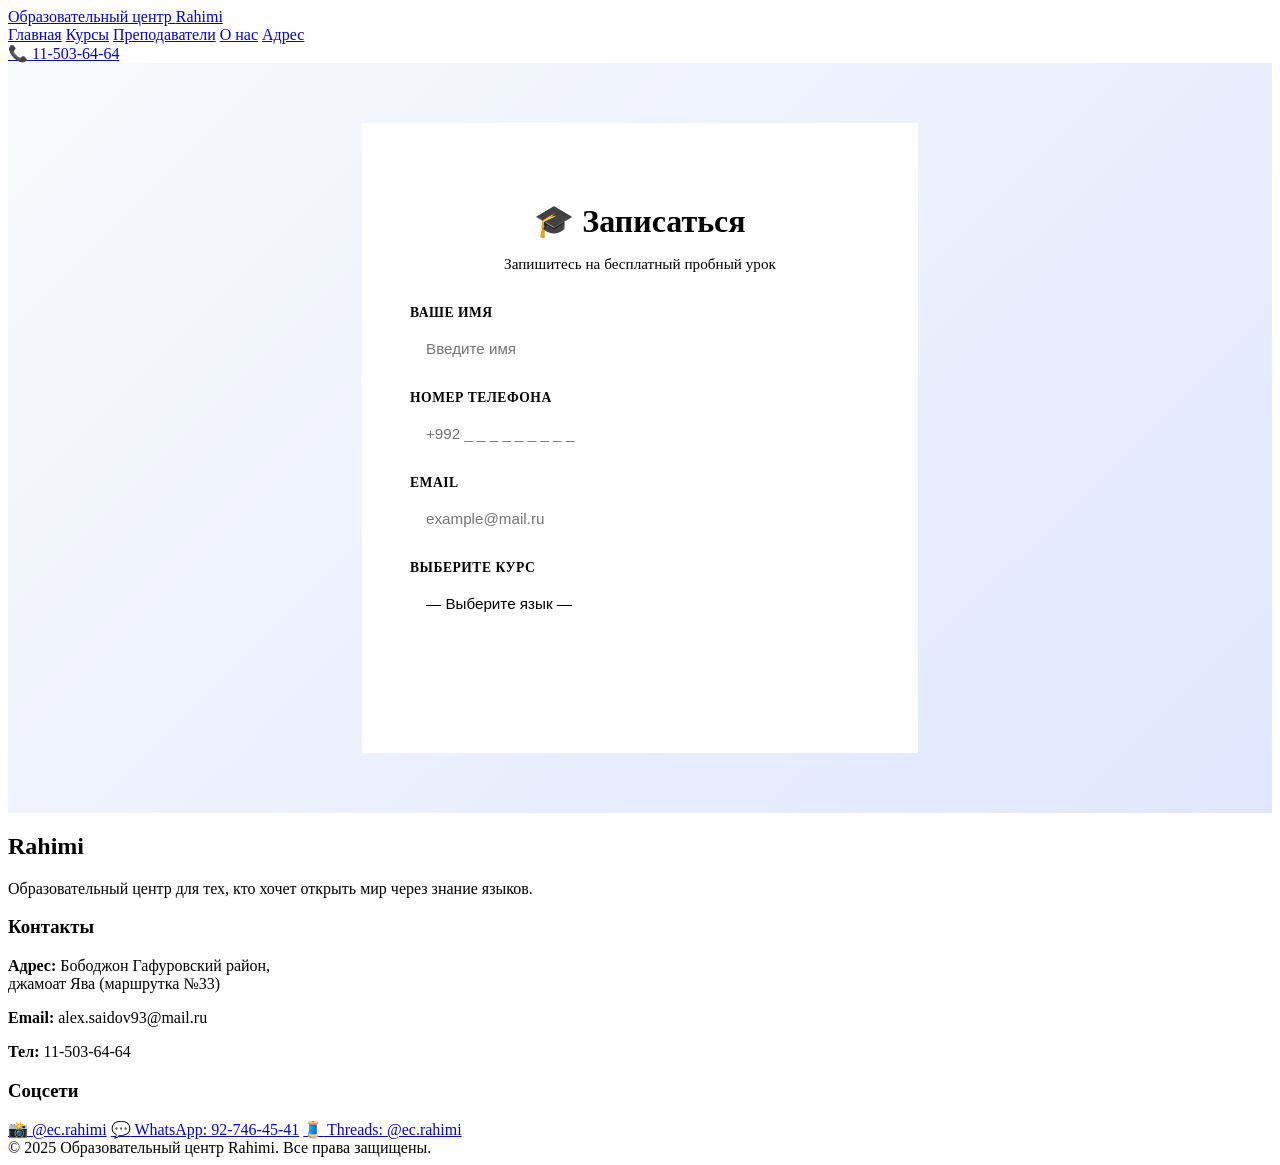
==== aa.html @ af3042cd "Add files via upload" ====
﻿<!DOCTYPE html>
<html lang="ru">
<head>
    <meta charset="UTF-8">
    <meta name="viewport" content="width=device-width, initial-scale=1.0">
    <title>Записаться — Rahimi</title>
    <link rel="stylesheet" href="../css/style.css">
    <style>
        .signup-wrap {
            min-height: calc(100vh - 68px - 220px);
            display: flex;
            align-items: center;
            justify-content: center;
            padding: 60px 16px;
            background: linear-gradient(135deg, #f8fafc 0%, #e0e7ff 100%);
        }
        .signup-box {
            background: #fff;
            border-radius: var(--radius-lg);
            box-shadow: var(--shadow-lg);
            padding: 52px 48px;
            width: 100%;
            max-width: 460px;
        }
        .signup-box h2 {
            font-family: 'Playfair Display', serif;
            font-size: 2rem;
            color: var(--text-dark);
            text-align: center;
            margin-bottom: 8px;
        }
        .signup-box .signup-sub {
            text-align: center;
            color: var(--text-medium);
            font-size: 0.95rem;
            margin-bottom: 32px;
        }
        .form-group {
            margin-bottom: 20px;
        }
        .form-group label {
            display: block;
            font-size: 0.85rem;
            font-weight: 600;
            color: var(--text-medium);
            margin-bottom: 6px;
            text-transform: uppercase;
            letter-spacing: 0.5px;
        }
        .form-group input,
        .form-group select {
            width: 100%;
            padding: 13px 16px;
            border: 2px solid var(--border);
            border-radius: var(--radius-sm);
            font-size: 0.95rem;
            font-family: 'Inter', sans-serif;
            color: var(--text-dark);
            background: var(--bg);
            transition: var(--transition);
            outline: none;
            -webkit-appearance: none;
        }
        .form-group input:focus,
        .form-group select:focus {
            border-color: var(--primary);
            background: #fff;
            box-shadow: 0 0 0 3px rgba(79,70,229,0.1);
        }
        .signup-btn {
            width: 100%;
            padding: 15px;
            background: linear-gradient(135deg, var(--primary) 0%, var(--primary-dark) 100%);
            border: none;
            border-radius: var(--radius);
            color: #fff;
            font-size: 1rem;
            font-weight: 700;
            cursor: pointer;
            transition: var(--transition);
            margin-top: 8px;
            font-family: 'Inter', sans-serif;
        }
        .signup-btn:hover {
            transform: translateY(-2px);
            box-shadow: 0 8px 24px rgba(79,70,229,0.4);
        }
        @media (max-width: 480px) {
            .signup-box { padding: 36px 24px; }
        }
    </style>
</head>
<body>

    <!-- НАВБАР -->
    <nav class="navbar">
        <a class="navbar-brand" href="rahimi.html">Образовательный центр <span>Rahimi</span></a>
        <div class="navbar-links">
            <a href="rahimi.html">Главная</a>
            <a href="thich.html.html">Курсы</a>
            <a href="index.html.html">Преподаватели</a>
            <a href="about.html.html">О нас</a>
            <a href="new.html.html">Адрес</a>
        </div>
        <a class="navbar-phone" href="tel:+992115036464">📞 11-503-64-64</a>
    </nav>

    <div class="signup-wrap">
        <div class="signup-box">
            <h2>🎓 Записаться</h2>
            <p class="signup-sub">Запишитесь на бесплатный пробный урок</p>

            <form action="#" method="POST">
                <div class="form-group">
                    <label>Ваше имя</label>
                    <input type="text" name="name" placeholder="Введите имя" required>
                </div>
                <div class="form-group">
                    <label>Номер телефона</label>
                    <input type="tel" name="phone" placeholder="+992 _ _ _ _ _ _ _ _ _" required>
                </div>
                <div class="form-group">
                    <label>Email</label>
                    <input type="email" name="email" placeholder="example@mail.ru">
                </div>
                <div class="form-group">
                    <label>Выберите курс</label>
                    <select name="course">
                        <option value="">— Выберите язык —</option>
                        <option>Английский язык</option>
                        <option>Русский язык</option>
                        <option>Немецкий язык</option>
                        <option>Китайский язык</option>
                    </select>
                </div>
                <button type="submit" class="signup-btn">Записаться бесплатно →</button>
            </form>
        </div>
    </div>

    <!-- FOOTER -->
    <footer class="footer">
        <div class="footer-inner">
            <div class="footer-brand">
                <h2>Ra<span>himi</span></h2>
                <p>Образовательный центр для тех, кто хочет открыть мир через знание языков.</p>
            </div>
            <div class="footer-info">
                <h3>Контакты</h3>
                <p><strong>Адрес:</strong> Бободжон Гафуровский район,<br>джамоат Ява (маршрутка №33)</p>
                <p><strong>Email:</strong> alex.saidov93@mail.ru</p>
                <p><strong>Тел:</strong> 11-503-64-64</p>
            </div>
            <div class="footer-social">
                <h3>Соцсети</h3>
                <div class="social-links">
                    <a href="#" class="social-link"><span class="social-icon">📸</span> @ec.rahimi</a>
                    <a href="#" class="social-link"><span class="social-icon">💬</span> WhatsApp: 92-746-45-41</a>
                    <a href="#" class="social-link"><span class="social-icon">🧵</span> Threads: @ec.rahimi</a>
                </div>
            </div>
        </div>
        <div class="footer-bottom">
            © 2025 Образовательный центр Rahimi. Все права защищены.
        </div>
    </footer>

</body>
</html>
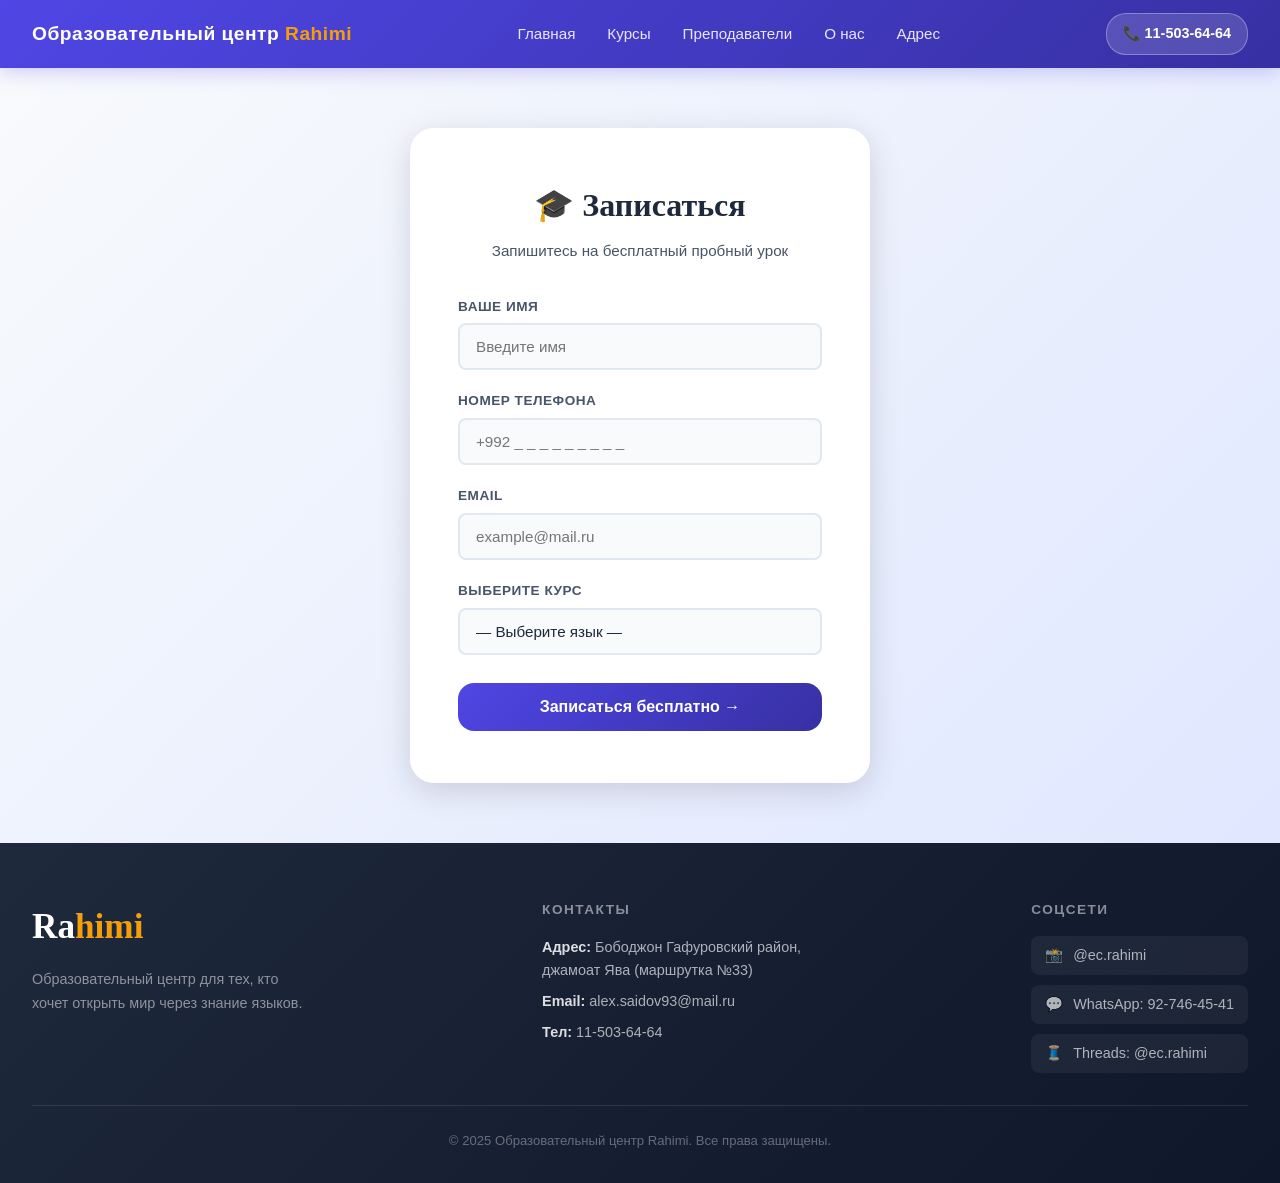
==== commit f208bc12: "Update aa.html" ====
--- a/aa.html
+++ b/aa.html
@@ -1,169 +1,169 @@
-﻿<!DOCTYPE html>
-<html lang="ru">
-<head>
-    <meta charset="UTF-8">
-    <meta name="viewport" content="width=device-width, initial-scale=1.0">
-    <title>Записаться — Rahimi</title>
-    <link rel="stylesheet" href="../css/style.css">
-    <style>
-        .signup-wrap {
-            min-height: calc(100vh - 68px - 220px);
-            display: flex;
-            align-items: center;
-            justify-content: center;
-            padding: 60px 16px;
-            background: linear-gradient(135deg, #f8fafc 0%, #e0e7ff 100%);
-        }
-        .signup-box {
-            background: #fff;
-            border-radius: var(--radius-lg);
-            box-shadow: var(--shadow-lg);
-            padding: 52px 48px;
-            width: 100%;
-            max-width: 460px;
-        }
-        .signup-box h2 {
-            font-family: 'Playfair Display', serif;
-            font-size: 2rem;
-            color: var(--text-dark);
-            text-align: center;
-            margin-bottom: 8px;
-        }
-        .signup-box .signup-sub {
-            text-align: center;
-            color: var(--text-medium);
-            font-size: 0.95rem;
-            margin-bottom: 32px;
-        }
-        .form-group {
-            margin-bottom: 20px;
-        }
-        .form-group label {
-            display: block;
-            font-size: 0.85rem;
-            font-weight: 600;
-            color: var(--text-medium);
-            margin-bottom: 6px;
-            text-transform: uppercase;
-            letter-spacing: 0.5px;
-        }
-        .form-group input,
-        .form-group select {
-            width: 100%;
-            padding: 13px 16px;
-            border: 2px solid var(--border);
-            border-radius: var(--radius-sm);
-            font-size: 0.95rem;
-            font-family: 'Inter', sans-serif;
-            color: var(--text-dark);
-            background: var(--bg);
-            transition: var(--transition);
-            outline: none;
-            -webkit-appearance: none;
-        }
-        .form-group input:focus,
-        .form-group select:focus {
-            border-color: var(--primary);
-            background: #fff;
-            box-shadow: 0 0 0 3px rgba(79,70,229,0.1);
-        }
-        .signup-btn {
-            width: 100%;
-            padding: 15px;
-            background: linear-gradient(135deg, var(--primary) 0%, var(--primary-dark) 100%);
-            border: none;
-            border-radius: var(--radius);
-            color: #fff;
-            font-size: 1rem;
-            font-weight: 700;
-            cursor: pointer;
-            transition: var(--transition);
-            margin-top: 8px;
-            font-family: 'Inter', sans-serif;
-        }
-        .signup-btn:hover {
-            transform: translateY(-2px);
-            box-shadow: 0 8px 24px rgba(79,70,229,0.4);
-        }
-        @media (max-width: 480px) {
-            .signup-box { padding: 36px 24px; }
-        }
-    </style>
-</head>
-<body>
-
-    <!-- НАВБАР -->
-    <nav class="navbar">
-        <a class="navbar-brand" href="rahimi.html">Образовательный центр <span>Rahimi</span></a>
-        <div class="navbar-links">
-            <a href="rahimi.html">Главная</a>
-            <a href="thich.html.html">Курсы</a>
-            <a href="index.html.html">Преподаватели</a>
-            <a href="about.html.html">О нас</a>
-            <a href="new.html.html">Адрес</a>
-        </div>
-        <a class="navbar-phone" href="tel:+992115036464">📞 11-503-64-64</a>
-    </nav>
-
-    <div class="signup-wrap">
-        <div class="signup-box">
-            <h2>🎓 Записаться</h2>
-            <p class="signup-sub">Запишитесь на бесплатный пробный урок</p>
-
-            <form action="#" method="POST">
-                <div class="form-group">
-                    <label>Ваше имя</label>
-                    <input type="text" name="name" placeholder="Введите имя" required>
-                </div>
-                <div class="form-group">
-                    <label>Номер телефона</label>
-                    <input type="tel" name="phone" placeholder="+992 _ _ _ _ _ _ _ _ _" required>
-                </div>
-                <div class="form-group">
-                    <label>Email</label>
-                    <input type="email" name="email" placeholder="example@mail.ru">
-                </div>
-                <div class="form-group">
-                    <label>Выберите курс</label>
-                    <select name="course">
-                        <option value="">— Выберите язык —</option>
-                        <option>Английский язык</option>
-                        <option>Русский язык</option>
-                        <option>Немецкий язык</option>
-                        <option>Китайский язык</option>
-                    </select>
-                </div>
-                <button type="submit" class="signup-btn">Записаться бесплатно →</button>
-            </form>
-        </div>
-    </div>
-
-    <!-- FOOTER -->
-    <footer class="footer">
-        <div class="footer-inner">
-            <div class="footer-brand">
-                <h2>Ra<span>himi</span></h2>
-                <p>Образовательный центр для тех, кто хочет открыть мир через знание языков.</p>
-            </div>
-            <div class="footer-info">
-                <h3>Контакты</h3>
-                <p><strong>Адрес:</strong> Бободжон Гафуровский район,<br>джамоат Ява (маршрутка №33)</p>
-                <p><strong>Email:</strong> alex.saidov93@mail.ru</p>
-                <p><strong>Тел:</strong> 11-503-64-64</p>
-            </div>
-            <div class="footer-social">
-                <h3>Соцсети</h3>
-                <div class="social-links">
-                    <a href="#" class="social-link"><span class="social-icon">📸</span> @ec.rahimi</a>
-                    <a href="#" class="social-link"><span class="social-icon">💬</span> WhatsApp: 92-746-45-41</a>
-                    <a href="#" class="social-link"><span class="social-icon">🧵</span> Threads: @ec.rahimi</a>
-                </div>
-            </div>
-        </div>
-        <div class="footer-bottom">
-            © 2025 Образовательный центр Rahimi. Все права защищены.
-        </div>
-    </footer>
-
-</body>
+﻿<!DOCTYPE html>
+<html lang="ru">
+<head>
+    <meta charset="UTF-8">
+    <meta name="viewport" content="width=device-width, initial-scale=1.0">
+    <title>Записаться — Rahimi</title>
+    <link rel="stylesheet" href="style.css">
+    <style>
+        .signup-wrap {
+            min-height: calc(100vh - 68px - 220px);
+            display: flex;
+            align-items: center;
+            justify-content: center;
+            padding: 60px 16px;
+            background: linear-gradient(135deg, #f8fafc 0%, #e0e7ff 100%);
+        }
+        .signup-box {
+            background: #fff;
+            border-radius: var(--radius-lg);
+            box-shadow: var(--shadow-lg);
+            padding: 52px 48px;
+            width: 100%;
+            max-width: 460px;
+        }
+        .signup-box h2 {
+            font-family: 'Playfair Display', serif;
+            font-size: 2rem;
+            color: var(--text-dark);
+            text-align: center;
+            margin-bottom: 8px;
+        }
+        .signup-box .signup-sub {
+            text-align: center;
+            color: var(--text-medium);
+            font-size: 0.95rem;
+            margin-bottom: 32px;
+        }
+        .form-group {
+            margin-bottom: 20px;
+        }
+        .form-group label {
+            display: block;
+            font-size: 0.85rem;
+            font-weight: 600;
+            color: var(--text-medium);
+            margin-bottom: 6px;
+            text-transform: uppercase;
+            letter-spacing: 0.5px;
+        }
+        .form-group input,
+        .form-group select {
+            width: 100%;
+            padding: 13px 16px;
+            border: 2px solid var(--border);
+            border-radius: var(--radius-sm);
+            font-size: 0.95rem;
+            font-family: 'Inter', sans-serif;
+            color: var(--text-dark);
+            background: var(--bg);
+            transition: var(--transition);
+            outline: none;
+            -webkit-appearance: none;
+        }
+        .form-group input:focus,
+        .form-group select:focus {
+            border-color: var(--primary);
+            background: #fff;
+            box-shadow: 0 0 0 3px rgba(79,70,229,0.1);
+        }
+        .signup-btn {
+            width: 100%;
+            padding: 15px;
+            background: linear-gradient(135deg, var(--primary) 0%, var(--primary-dark) 100%);
+            border: none;
+            border-radius: var(--radius);
+            color: #fff;
+            font-size: 1rem;
+            font-weight: 700;
+            cursor: pointer;
+            transition: var(--transition);
+            margin-top: 8px;
+            font-family: 'Inter', sans-serif;
+        }
+        .signup-btn:hover {
+            transform: translateY(-2px);
+            box-shadow: 0 8px 24px rgba(79,70,229,0.4);
+        }
+        @media (max-width: 480px) {
+            .signup-box { padding: 36px 24px; }
+        }
+    </style>
+</head>
+<body>
+
+    <!-- НАВБАР -->
+    <nav class="navbar">
+        <a class="navbar-brand" href="rahimi.html">Образовательный центр <span>Rahimi</span></a>
+        <div class="navbar-links">
+            <a href="rahimi.html">Главная</a>
+            <a href="thich.html.html">Курсы</a>
+            <a href="index.html.html">Преподаватели</a>
+            <a href="about.html.html">О нас</a>
+            <a href="new.html.html">Адрес</a>
+        </div>
+        <a class="navbar-phone" href="tel:+992115036464">📞 11-503-64-64</a>
+    </nav>
+
+    <div class="signup-wrap">
+        <div class="signup-box">
+            <h2>🎓 Записаться</h2>
+            <p class="signup-sub">Запишитесь на бесплатный пробный урок</p>
+
+            <form action="#" method="POST">
+                <div class="form-group">
+                    <label>Ваше имя</label>
+                    <input type="text" name="name" placeholder="Введите имя" required>
+                </div>
+                <div class="form-group">
+                    <label>Номер телефона</label>
+                    <input type="tel" name="phone" placeholder="+992 _ _ _ _ _ _ _ _ _" required>
+                </div>
+                <div class="form-group">
+                    <label>Email</label>
+                    <input type="email" name="email" placeholder="example@mail.ru">
+                </div>
+                <div class="form-group">
+                    <label>Выберите курс</label>
+                    <select name="course">
+                        <option value="">— Выберите язык —</option>
+                        <option>Английский язык</option>
+                        <option>Русский язык</option>
+                        <option>Немецкий язык</option>
+                        <option>Китайский язык</option>
+                    </select>
+                </div>
+                <button type="submit" class="signup-btn">Записаться бесплатно →</button>
+            </form>
+        </div>
+    </div>
+
+    <!-- FOOTER -->
+    <footer class="footer">
+        <div class="footer-inner">
+            <div class="footer-brand">
+                <h2>Ra<span>himi</span></h2>
+                <p>Образовательный центр для тех, кто хочет открыть мир через знание языков.</p>
+            </div>
+            <div class="footer-info">
+                <h3>Контакты</h3>
+                <p><strong>Адрес:</strong> Бободжон Гафуровский район,<br>джамоат Ява (маршрутка №33)</p>
+                <p><strong>Email:</strong> alex.saidov93@mail.ru</p>
+                <p><strong>Тел:</strong> 11-503-64-64</p>
+            </div>
+            <div class="footer-social">
+                <h3>Соцсети</h3>
+                <div class="social-links">
+                    <a href="#" class="social-link"><span class="social-icon">📸</span> @ec.rahimi</a>
+                    <a href="#" class="social-link"><span class="social-icon">💬</span> WhatsApp: 92-746-45-41</a>
+                    <a href="#" class="social-link"><span class="social-icon">🧵</span> Threads: @ec.rahimi</a>
+                </div>
+            </div>
+        </div>
+        <div class="footer-bottom">
+            © 2025 Образовательный центр Rahimi. Все права защищены.
+        </div>
+    </footer>
+
+</body>
 </html>
--- a/style.css
+++ b/style.css
@@ -0,0 +1,1052 @@
+/* ===== GOOGLE FONTS ===== */
+@import url('https://fonts.googleapis.com/css2?family=Inter:wght@300;400;500;600;700;800&family=Playfair+Display:wght@700&display=swap');
+
+/* ===== CSS VARIABLES ===== */
+:root {
+    --primary: #4f46e5;
+    --primary-dark: #3730a3;
+    --primary-light: #818cf8;
+    --accent: #f59e0b;
+    --accent-dark: #d97706;
+    --red: #ef4444;
+    --red-dark: #dc2626;
+    --bg: #f8fafc;
+    --bg-white: #ffffff;
+    --bg-card: #ffffff;
+    --text-dark: #1e293b;
+    --text-medium: #475569;
+    --text-light: #94a3b8;
+    --border: #e2e8f0;
+    --shadow-sm: 0 1px 3px rgba(0,0,0,0.08);
+    --shadow-md: 0 4px 16px rgba(0,0,0,0.10);
+    --shadow-lg: 0 8px 32px rgba(0,0,0,0.14);
+    --shadow-hover: 0 12px 40px rgba(79,70,229,0.18);
+    --radius: 16px;
+    --radius-sm: 8px;
+    --radius-lg: 24px;
+    --transition: all 0.3s cubic-bezier(0.4, 0, 0.2, 1);
+}
+
+/* ===== RESET & BASE ===== */
+*, *::before, *::after {
+    margin: 0;
+    padding: 0;
+    box-sizing: border-box;
+}
+
+html { scroll-behavior: smooth; }
+
+body {
+    font-family: 'Inter', Arial, sans-serif;
+    background-color: var(--bg);
+    color: var(--text-dark);
+    line-height: 1.6;
+    font-size: 16px;
+}
+
+/* ===== NAVBAR ===== */
+.navbar {
+    background: linear-gradient(135deg, var(--primary) 0%, var(--primary-dark) 100%);
+    display: flex;
+    align-items: center;
+    justify-content: space-between;
+    padding: 0 32px;
+    height: 68px;
+    position: sticky;
+    top: 0;
+    z-index: 1000;
+    box-shadow: 0 2px 20px rgba(79,70,229,0.3);
+}
+
+.navbar-brand {
+    font-size: 1.2rem;
+    font-weight: 700;
+    color: #fff !important;
+    letter-spacing: 0.5px;
+    white-space: nowrap;
+    text-decoration: none !important;
+    margin: 0 !important;
+}
+
+.navbar-brand span { color: var(--accent); }
+
+.navbar-links {
+    display: flex;
+    align-items: center;
+    gap: 4px;
+    list-style: none;
+}
+
+.navbar-links a {
+    color: rgba(255,255,255,0.88) !important;
+    font-size: 0.95rem !important;
+    font-weight: 500;
+    text-decoration: none !important;
+    margin: 0 !important;
+    padding: 8px 14px;
+    border-radius: var(--radius-sm);
+    transition: var(--transition);
+}
+
+.navbar-links a:hover {
+    background: rgba(255,255,255,0.15);
+    color: #fff !important;
+}
+
+.navbar-phone {
+    background: rgba(255,255,255,0.15) !important;
+    border: 1px solid rgba(255,255,255,0.3) !important;
+    border-radius: 20px !important;
+    padding: 8px 16px !important;
+    font-size: 0.9rem !important;
+    font-weight: 600 !important;
+    color: #fff !important;
+    text-decoration: none !important;
+    transition: var(--transition) !important;
+    margin: 0 !important;
+}
+
+.navbar-phone:hover {
+    background: rgba(255,255,255,0.25) !important;
+}
+
+/* ===== BUTTONS ===== */
+.btn {
+    display: inline-block;
+    padding: 14px 32px;
+    border-radius: var(--radius);
+    font-size: 1rem;
+    font-weight: 600;
+    text-decoration: none;
+    transition: var(--transition);
+    cursor: pointer;
+    border: none;
+    text-align: center;
+}
+
+.btn-primary {
+    background: linear-gradient(135deg, var(--primary) 0%, var(--primary-dark) 100%);
+    color: #fff;
+    box-shadow: 0 4px 16px rgba(79,70,229,0.4);
+}
+
+.btn-primary:hover {
+    transform: translateY(-3px);
+    box-shadow: 0 8px 24px rgba(79,70,229,0.5);
+    color: #fff;
+}
+
+.btn-white {
+    background: rgba(255,255,255,0.15);
+    color: #fff;
+    border: 2px solid rgba(255,255,255,0.5);
+    backdrop-filter: blur(4px);
+}
+
+.btn-white:hover {
+    background: rgba(255,255,255,0.25);
+    transform: translateY(-3px);
+    color: #fff;
+}
+
+.btn-accent {
+    background: linear-gradient(135deg, var(--accent) 0%, var(--accent-dark) 100%);
+    color: #fff;
+    box-shadow: 0 4px 16px rgba(245,158,11,0.4);
+}
+
+.btn-accent:hover {
+    transform: translateY(-3px);
+    box-shadow: 0 8px 24px rgba(245,158,11,0.5);
+    color: #fff;
+}
+
+/* ===== SECTION TITLES ===== */
+.section-header {
+    text-align: center;
+    padding: 60px 32px 32px;
+}
+
+.section-title {
+    font-family: 'Playfair Display', serif;
+    font-size: 2.2rem;
+    font-weight: 700;
+    color: var(--text-dark);
+    margin-bottom: 8px;
+}
+
+.section-subtitle {
+    font-size: 1rem;
+    color: var(--text-medium);
+    margin-bottom: 8px;
+}
+
+.accent-text { color: var(--primary); }
+
+/* ===== DIRECTOR SECTION ===== */
+.director-section {
+    background: linear-gradient(135deg, #1e293b 0%, #0f172a 100%);
+    padding: 60px 32px;
+    margin-bottom: 0;
+}
+
+.director-inner {
+    display: flex;
+    align-items: center;
+    gap: 48px;
+    max-width: 1200px;
+    margin: 0 auto;
+}
+
+.director-photo-wrap { flex-shrink: 0; }
+
+.director-photo-wrap img {
+    width: 280px;
+    height: 340px;
+    object-fit: cover;
+    object-position: top;
+    border-radius: var(--radius-lg);
+    box-shadow: 0 8px 32px rgba(0,0,0,0.4);
+    float: none;
+}
+
+.director-details { color: #fff; }
+
+.director-label {
+    color: var(--accent);
+    font-size: 0.85rem;
+    font-weight: 600;
+    text-transform: uppercase;
+    letter-spacing: 2px;
+    margin-bottom: 8px;
+}
+
+.director-name {
+    font-family: 'Playfair Display', serif;
+    font-size: 2rem;
+    font-weight: 700;
+    margin-bottom: 4px;
+    color: #fff;
+}
+
+.director-role {
+    color: rgba(255,255,255,0.55);
+    font-size: 1rem;
+    margin-bottom: 4px;
+}
+
+.director-exp {
+    color: var(--primary-light);
+    font-size: 1.1rem;
+    font-weight: 600;
+    margin-bottom: 24px;
+}
+
+.skill-badges {
+    display: flex;
+    flex-wrap: wrap;
+    gap: 8px;
+    margin-bottom: 20px;
+}
+
+.badge {
+    background: rgba(79,70,229,0.3);
+    border: 1px solid rgba(79,70,229,0.5);
+    color: var(--primary-light);
+    padding: 6px 14px;
+    border-radius: 20px;
+    font-size: 0.85rem;
+    font-weight: 500;
+}
+
+.director-bio {
+    color: rgba(255,255,255,0.65);
+    font-size: 0.95rem;
+    line-height: 1.7;
+}
+
+/* ===== TEACHER CARDS ===== */
+.teachers-grid {
+    display: flex;
+    flex-wrap: wrap;
+    justify-content: center;
+    gap: 28px;
+    padding: 40px 32px 60px;
+    max-width: 1300px;
+    margin: 0 auto;
+}
+
+.teacher-card {
+    background: var(--bg-card);
+    border-radius: var(--radius-lg);
+    box-shadow: var(--shadow-md);
+    overflow: hidden;
+    transition: var(--transition);
+    display: flex;
+    flex-direction: column;
+    flex: 1 1 380px;
+    max-width: 500px;
+}
+
+.teacher-card:hover {
+    transform: translateY(-8px);
+    box-shadow: var(--shadow-hover);
+}
+
+.teacher-photo-wrap { position: relative; overflow: hidden; }
+
+.teacher-photo-wrap img {
+    width: 100%;
+    height: 280px;
+    object-fit: cover;
+    object-position: top;
+    display: block;
+    float: none;
+    transition: transform 0.4s ease;
+}
+
+.teacher-card:hover .teacher-photo-wrap img { transform: scale(1.04); }
+
+.teacher-info { padding: 28px; flex: 1; }
+
+.teacher-name {
+    font-size: 1.4rem;
+    font-weight: 700;
+    color: var(--text-dark);
+    margin-bottom: 4px;
+}
+
+.teacher-subject {
+    font-size: 0.95rem;
+    color: var(--primary);
+    font-weight: 600;
+    margin-bottom: 16px;
+}
+
+.skills-list {
+    list-style: none;
+    margin-bottom: 16px;
+}
+
+.skills-list li {
+    font-size: 0.9rem;
+    color: var(--text-medium);
+    padding: 5px 0 5px 22px;
+    position: relative;
+    margin-top: 0;
+}
+
+.skills-list li::before {
+    content: '?';
+    position: absolute;
+    left: 0;
+    color: var(--primary);
+    font-weight: 700;
+}
+
+.skill-icons-row {
+    display: flex;
+    gap: 12px;
+    flex-wrap: wrap;
+    margin: 14px 0;
+}
+
+.skill-icon-item {
+    display: flex;
+    align-items: center;
+    gap: 8px;
+    background: var(--bg);
+    padding: 8px 12px;
+    border-radius: var(--radius-sm);
+    font-size: 0.82rem;
+    color: var(--text-medium);
+}
+
+.skill-icon-item img {
+    width: 32px;
+    height: 32px;
+    object-fit: contain;
+    border-radius: 6px;
+    float: none;
+}
+
+.mini-review {
+    background: var(--bg);
+    border-radius: var(--radius-sm);
+    padding: 14px 16px;
+    margin: 14px 0;
+}
+
+.mini-review .stars { color: #f59e0b; font-size: 1rem; margin-bottom: 4px; }
+
+.mini-review .review-quote {
+    font-size: 0.88rem;
+    color: var(--text-medium);
+    font-style: italic;
+}
+
+/* ===== REVIEWS ===== */
+.reviews-section {
+    padding: 60px 32px;
+    background: var(--bg);
+}
+
+.reviews-grid {
+    display: flex;
+    flex-wrap: wrap;
+    gap: 24px;
+    justify-content: center;
+    max-width: 1300px;
+    margin: 0 auto;
+}
+
+.review-card {
+    background: var(--bg-card);
+    border-radius: var(--radius);
+    box-shadow: var(--shadow-md);
+    padding: 28px;
+    flex: 1 1 280px;
+    max-width: 380px;
+    transition: var(--transition);
+    border-left: 4px solid var(--primary);
+}
+
+.review-card:hover {
+    transform: translateY(-6px);
+    box-shadow: var(--shadow-hover);
+}
+
+.review-author {
+    display: flex;
+    align-items: center;
+    gap: 14px;
+    margin-bottom: 14px;
+}
+
+.review-author img {
+    width: 52px;
+    height: 52px;
+    border-radius: 50%;
+    object-fit: cover;
+    float: none;
+    border: 3px solid var(--primary-light);
+}
+
+.review-author-name {
+    font-weight: 700;
+    font-size: 0.95rem;
+    color: var(--text-dark);
+    line-height: 1.3;
+}
+
+.review-stars { color: #f59e0b; font-size: 0.9rem; margin-top: 2px; }
+
+.review-text {
+    color: var(--text-medium);
+    font-size: 0.92rem;
+    line-height: 1.7;
+    font-style: italic;
+}
+
+/* ===== FOOTER ===== */
+.footer {
+    background: linear-gradient(135deg, #1e293b 0%, #0f172a 100%);
+    color: #fff;
+    padding: 56px 32px 32px;
+}
+
+.footer-inner {
+    display: flex;
+    justify-content: space-between;
+    align-items: flex-start;
+    flex-wrap: wrap;
+    gap: 48px;
+    max-width: 1300px;
+    margin: 0 auto 32px;
+}
+
+.footer-brand h2 {
+    font-family: 'Playfair Display', serif;
+    font-size: 2.2rem;
+    color: #fff;
+    margin-bottom: 12px;
+}
+
+.footer-brand h2 span { color: var(--accent); }
+
+.footer-brand p {
+    color: rgba(255,255,255,0.5);
+    font-size: 0.9rem;
+    max-width: 280px;
+    line-height: 1.7;
+}
+
+.footer-info h3,
+.footer-social h3 {
+    font-size: 0.85rem;
+    font-weight: 600;
+    color: rgba(255,255,255,0.5);
+    text-transform: uppercase;
+    letter-spacing: 1.5px;
+    margin-bottom: 16px;
+}
+
+.footer-info p {
+    font-size: 0.9rem;
+    color: rgba(255,255,255,0.65);
+    margin-bottom: 8px;
+    line-height: 1.6;
+}
+
+.footer-info p strong { color: rgba(255,255,255,0.85); }
+
+.social-links {
+    display: flex;
+    flex-direction: column;
+    gap: 10px;
+}
+
+.social-link {
+    display: flex;
+    align-items: center;
+    gap: 10px;
+    color: rgba(255,255,255,0.65) !important;
+    font-size: 0.9rem !important;
+    text-decoration: none !important;
+    margin: 0 !important;
+    padding: 8px 14px;
+    border-radius: var(--radius-sm);
+    background: rgba(255,255,255,0.05);
+    transition: var(--transition);
+}
+
+.social-link:hover {
+    background: rgba(79,70,229,0.3);
+    color: #fff !important;
+    transform: translateX(4px);
+}
+
+.footer-bottom {
+    border-top: 1px solid rgba(255,255,255,0.1);
+    padding-top: 24px;
+    text-align: center;
+    color: rgba(255,255,255,0.35);
+    font-size: 0.82rem;
+    max-width: 1300px;
+    margin: 0 auto;
+}
+
+/* ===== HERO ===== */
+.hero {
+    position: relative;
+    overflow: hidden;
+    background: linear-gradient(-10deg, var(--primary-dark) 19%, var(--primary) 10%, #000000 100%);
+    min-height: 500px;
+    display: flex;
+    align-items: center;
+}
+
+.hero-bg-img {
+    position: absolute;
+    right: 0;
+    top: 0;
+    height: 100%;
+    width: 50%;
+    object-fit: cover;
+    opacity: 0.2;
+    float: none;
+    border-radius: 0;
+}
+
+.hero-content {
+    position: relative;
+    z-index: 2;
+    padding: 72px 64px;
+    max-width: 640px;
+}
+
+.hero-tag {
+    display: inline-block;
+    background: rgba(255,255,255,0.15);
+    color: rgba(255,255,255,0.9);
+    font-size: 0.78rem;
+    font-weight: 600;
+    text-transform: uppercase;
+    letter-spacing: 2.5px;
+    padding: 6px 16px;
+    border-radius: 20px;
+    margin-bottom: 22px;
+}
+
+.hero-title {
+    font-family: 'Playfair Display', serif;
+    font-size: 3.6rem;
+    font-weight: 700;
+    color: #fff;
+    line-height: 1.15;
+    margin-bottom: 20px;
+}
+
+.hero-subtitle {
+    font-size: 1.1rem;
+    color: rgba(255,255,255,0.78);
+    margin-bottom: 36px;
+    line-height: 1.75;
+}
+
+.hero-btns {
+    display: flex;
+    gap: 16px;
+    flex-wrap: wrap;
+}
+
+/* ===== LANG CARDS ===== */
+.lang-section {
+    padding: 48px 32px;
+    background: #fff;
+}
+
+.lang-grid {
+    display: flex;
+    gap: 20px;
+    justify-content: center;
+    flex-wrap: wrap;
+    max-width: 1100px;
+    margin: 0 auto;
+}
+
+.lang-card {
+    display: flex;
+    align-items: center;
+    gap: 14px;
+    background: var(--bg);
+    border-radius: var(--radius);
+    padding: 18px 28px;
+    flex: 1 1 180px;
+    transition: var(--transition);
+    box-shadow: var(--shadow-sm);
+    text-decoration: none !important;
+    color: var(--text-dark) !important;
+    margin: 0 !important;
+    font-size: 1.15rem !important;
+    font-weight: 600;
+    border: 2px solid transparent;
+    justify-content: center;
+}
+
+.lang-card img {
+    width: 48px;
+    height: 48px;
+    object-fit: contain;
+    border-radius: 10px;
+    float: none;
+}
+
+.lang-card:hover {
+    border-color: var(--primary);
+    background: #fff;
+    transform: translateY(-5px);
+    box-shadow: var(--shadow-md);
+    color: var(--primary) !important;
+}
+
+/* ===== WHY US ===== */
+.why-section {
+    padding: 60px 32px;
+    background: var(--bg);
+}
+
+.why-inner {
+    max-width: 1300px;
+    margin: 0 auto;
+}
+
+.why-title {
+    font-family: 'Playfair Display', serif;
+    font-size: 2rem;
+    color: var(--text-dark);
+    font-weight: 700;
+    margin-bottom: 40px;
+    position: relative;
+    display: inline-block;
+}
+
+.why-title::after {
+    content: '';
+    position: absolute;
+    bottom: -8px;
+    left: 0;
+    width: 60px;
+    height: 4px;
+    background: linear-gradient(to right, var(--primary), var(--accent));
+    border-radius: 2px;
+}
+
+.why-grid {
+    display: grid;
+    grid-template-columns: repeat(auto-fit, minmax(260px, 1fr));
+    gap: 16px;
+}
+
+.why-item {
+    background: #fff;
+    border-radius: var(--radius);
+    padding: 22px 26px;
+    display: flex;
+    align-items: center;
+    gap: 16px;
+    box-shadow: var(--shadow-sm);
+    transition: var(--transition);
+    border-left: 4px solid var(--primary);
+}
+
+.why-item:hover {
+    transform: translateX(6px);
+    box-shadow: var(--shadow-md);
+    border-left-color: var(--accent);
+}
+
+.why-icon { font-size: 1.6rem; flex-shrink: 0; }
+.why-text { font-size: 0.95rem; color: var(--text-medium); font-weight: 500; }
+
+/* ===== PRICING ===== */
+.pricing-section {
+    padding: 60px 32px;
+    background: #fff;
+}
+
+.pricing-grid {
+    display: flex;
+    gap: 24px;
+    justify-content: center;
+    flex-wrap: wrap;
+    max-width: 1100px;
+    margin: 0 auto;
+}
+
+.price-card {
+    background: var(--bg);
+    border-radius: var(--radius-lg);
+    box-shadow: var(--shadow-md);
+    padding: 40px 32px;
+    flex: 1 1 240px;
+    max-width: 340px;
+    text-align: center;
+    transition: var(--transition);
+    border: 2px solid transparent;
+    position: relative;
+}
+
+.price-card.featured {
+    background: linear-gradient(135deg, var(--primary) 0%, var(--primary-dark) 100%);
+    border-color: var(--primary);
+}
+
+.price-card.featured .price-name,
+.price-card.featured .price-amount,
+.price-card.featured .price-detail { color: #fff; }
+
+.price-card.featured .price-detail { color: rgba(255,255,255,0.72); }
+
+.price-card.featured .price-amount { color: rgba(255,255,255,0.95); }
+
+.price-card:hover {
+    transform: translateY(-8px);
+    box-shadow: var(--shadow-hover);
+    border-color: var(--primary);
+}
+
+.price-badge {
+    position: absolute;
+    top: -14px;
+    left: 50%;
+    transform: translateX(-50%);
+    background: linear-gradient(135deg, var(--accent) 0%, var(--accent-dark) 100%);
+    color: #fff;
+    font-size: 0.72rem;
+    font-weight: 700;
+    padding: 4px 16px;
+    border-radius: 20px;
+    text-transform: uppercase;
+    letter-spacing: 1px;
+    white-space: nowrap;
+}
+
+.price-name {
+    font-size: 1.2rem;
+    font-weight: 700;
+    color: var(--text-dark);
+    margin-bottom: 8px;
+}
+
+.price-amount {
+    font-family: 'Playfair Display', serif;
+    font-size: 3rem;
+    font-weight: 700;
+    color: var(--primary);
+    margin: 16px 0;
+    line-height: 1;
+}
+
+.price-amount sup {
+    font-size: 1.2rem;
+    vertical-align: super;
+    font-family: 'Inter', sans-serif;
+}
+
+.price-detail {
+    font-size: 0.9rem;
+    color: var(--text-medium);
+    line-height: 1.9;
+    margin-bottom: 24px;
+}
+
+/* ===== ABOUT PAGE ===== */
+.about-section {
+    max-width: 820px;
+    margin: 60px auto;
+    padding: 52px;
+    background: #fff;
+    border-radius: var(--radius-lg);
+    box-shadow: var(--shadow-md);
+}
+
+.about-section h1 {
+    font-family: 'Playfair Display', serif;
+    font-size: 2.6rem;
+    color: var(--text-dark);
+    margin-bottom: 32px;
+    padding-bottom: 16px;
+    border-bottom: 3px solid var(--bg);
+}
+
+.about-section p {
+    font-size: 1.05rem;
+    color: var(--text-medium);
+    margin-bottom: 20px;
+    line-height: 1.85;
+}
+
+.about-section .highlight {
+    color: var(--accent-dark);
+    font-weight: 700;
+}
+
+/* ===== COURSES PAGE ===== */
+.course-hero-wrap {
+    position: relative;
+    overflow: hidden;
+    max-height: 420px;
+}
+
+.course-hero-img {
+    width: 100%;
+    max-height: 420px;
+    object-fit: cover;
+    display: block;
+    float: none;
+    border-radius: 0;
+}
+
+.course-hero-overlay {
+    position: absolute;
+    inset: 0;
+    background: linear-gradient(to bottom, rgba(79,70,229,0.5), rgba(55,48,163,0.8));
+    display: flex;
+    align-items: center;
+    justify-content: flex-start;
+    padding: 48px 64px;
+}
+
+.course-hero-text {
+    color: #fff;
+    max-width: 480px;
+}
+
+.course-hero-text h1 {
+    font-family: 'Playfair Display', serif;
+    font-size: 2.8rem;
+    font-weight: 700;
+    margin-bottom: 12px;
+    color: #fff;
+}
+
+.course-hero-text p {
+    font-size: 1rem;
+    color: rgba(255,255,255,0.8);
+    margin-bottom: 24px;
+}
+
+.courses-grid {
+    display: flex;
+    flex-wrap: wrap;
+    gap: 28px;
+    justify-content: center;
+    padding: 0 32px 60px;
+    max-width: 1300px;
+    margin: 0 auto;
+}
+
+.course-card {
+    background: #fff;
+    border-radius: var(--radius-lg);
+    box-shadow: var(--shadow-md);
+    padding: 36px 28px;
+    flex: 1 1 200px;
+    max-width: 270px;
+    text-align: center;
+    transition: var(--transition);
+    border-top: 5px solid var(--primary);
+}
+
+.course-card:hover {
+    transform: translateY(-8px);
+    box-shadow: var(--shadow-hover);
+    border-top-color: var(--accent);
+}
+
+.course-card img {
+    width: 90px;
+    height: 90px;
+    object-fit: contain;
+    border-radius: 50%;
+    background: var(--bg);
+    padding: 8px;
+    margin: 0 auto 16px;
+    display: block;
+    float: none;
+}
+
+.course-name {
+    font-size: 1.25rem;
+    font-weight: 700;
+    color: var(--text-dark);
+    margin-bottom: 20px;
+}
+
+.course-btn {
+    background: linear-gradient(135deg, var(--primary) 0%, var(--primary-dark) 100%);
+    color: #fff !important;
+    padding: 10px 24px;
+    border-radius: 20px;
+    font-size: 0.88rem !important;
+    font-weight: 600;
+    text-decoration: none !important;
+    display: inline-block;
+    transition: var(--transition);
+    margin: 0 !important;
+}
+
+.course-btn:hover {
+    transform: translateY(-2px);
+    box-shadow: 0 6px 16px rgba(79,70,229,0.4);
+    color: #fff !important;
+}
+
+.program-section {
+    padding: 60px 32px;
+    background: var(--bg);
+}
+
+.program-title {
+    font-family: 'Playfair Display', serif;
+    font-size: 2rem;
+    font-weight: 700;
+    color: var(--text-dark);
+    margin-bottom: 32px;
+}
+
+.program-list {
+    list-style: none;
+    max-width: 800px;
+    margin: 0 auto;
+    display: flex;
+    flex-direction: column;
+    gap: 14px;
+}
+
+.program-list li {
+    background: #fff;
+    border-radius: var(--radius);
+    padding: 20px 28px;
+    font-size: 1.05rem;
+    color: var(--text-medium);
+    box-shadow: var(--shadow-sm);
+    border-left: 4px solid var(--primary);
+    transition: var(--transition);
+    margin: 0;
+    counter-increment: step;
+    display: flex;
+    align-items: center;
+    gap: 16px;
+}
+
+.program-list li::before {
+    content: counter(step);
+    background: linear-gradient(135deg, var(--primary), var(--primary-dark));
+    color: #fff;
+    width: 32px;
+    height: 32px;
+    border-radius: 50%;
+    display: flex;
+    align-items: center;
+    justify-content: center;
+    font-size: 0.85rem;
+    font-weight: 700;
+    flex-shrink: 0;
+}
+
+.program-list { counter-reset: step; }
+
+.program-list li:hover {
+    background: var(--primary);
+    color: #fff;
+    transform: translateX(8px);
+    box-shadow: var(--shadow-md);
+}
+
+/* ===== RESPONSIVE ===== */
+@media (max-width: 1024px) {
+    .hero-title { font-size: 2.8rem; }
+    .hero-content { padding: 48px 40px; }
+    .director-inner { flex-direction: column; align-items: center; text-align: center; }
+    .director-photo-wrap img { width: 220px; height: 270px; }
+    .skill-badges { justify-content: center; }
+    .navbar { padding: 0 20px; }
+}
+
+@media (max-width: 768px) {
+    .navbar { flex-wrap: wrap; height: auto; padding: 12px 16px; gap: 8px; }
+    .navbar-links { flex-wrap: wrap; gap: 4px; justify-content: center; }
+    .hero-title { font-size: 2rem; }
+    .hero-content { padding: 40px 24px; }
+    .hero-bg-img { opacity: 0.12; width: 100%; }
+    .pricing-grid { flex-direction: column; align-items: center; }
+    .price-card { max-width: 100%; }
+    .teachers-grid { padding: 24px 16px 40px; }
+    .teacher-card { max-width: 100%; flex: 1 1 100%; }
+    .about-section { margin: 24px 16px; padding: 32px 24px; }
+    .footer-inner { flex-direction: column; gap: 32px; }
+    .section-header { padding: 40px 16px 24px; }
+    .reviews-grid { flex-direction: column; align-items: center; }
+    .review-card { max-width: 100%; }
+    .courses-grid { padding: 0 16px 40px; }
+    .course-card { max-width: 100%; }
+    .why-grid { grid-template-columns: 1fr; }
+    .lang-grid { gap: 12px; }
+    .lang-section { padding: 32px 16px; }
+    .course-hero-overlay { padding: 32px 24px; }
+    .course-hero-text h1 { font-size: 2rem; }
+    .program-section { padding: 40px 16px; }
+}
+
+@media (max-width: 480px) {
+    .hero-title { font-size: 1.7rem; }
+    .section-title { font-size: 1.6rem; }
+    .navbar-brand { font-size: 1rem; }
+    .navbar-phone { display: none; }
+    body { font-size: 15px; }
+    .hero-content { padding: 32px 20px; }
+    .about-section h1 { font-size: 2rem; }
+    .footer { padding: 40px 20px 24px; }
+}
